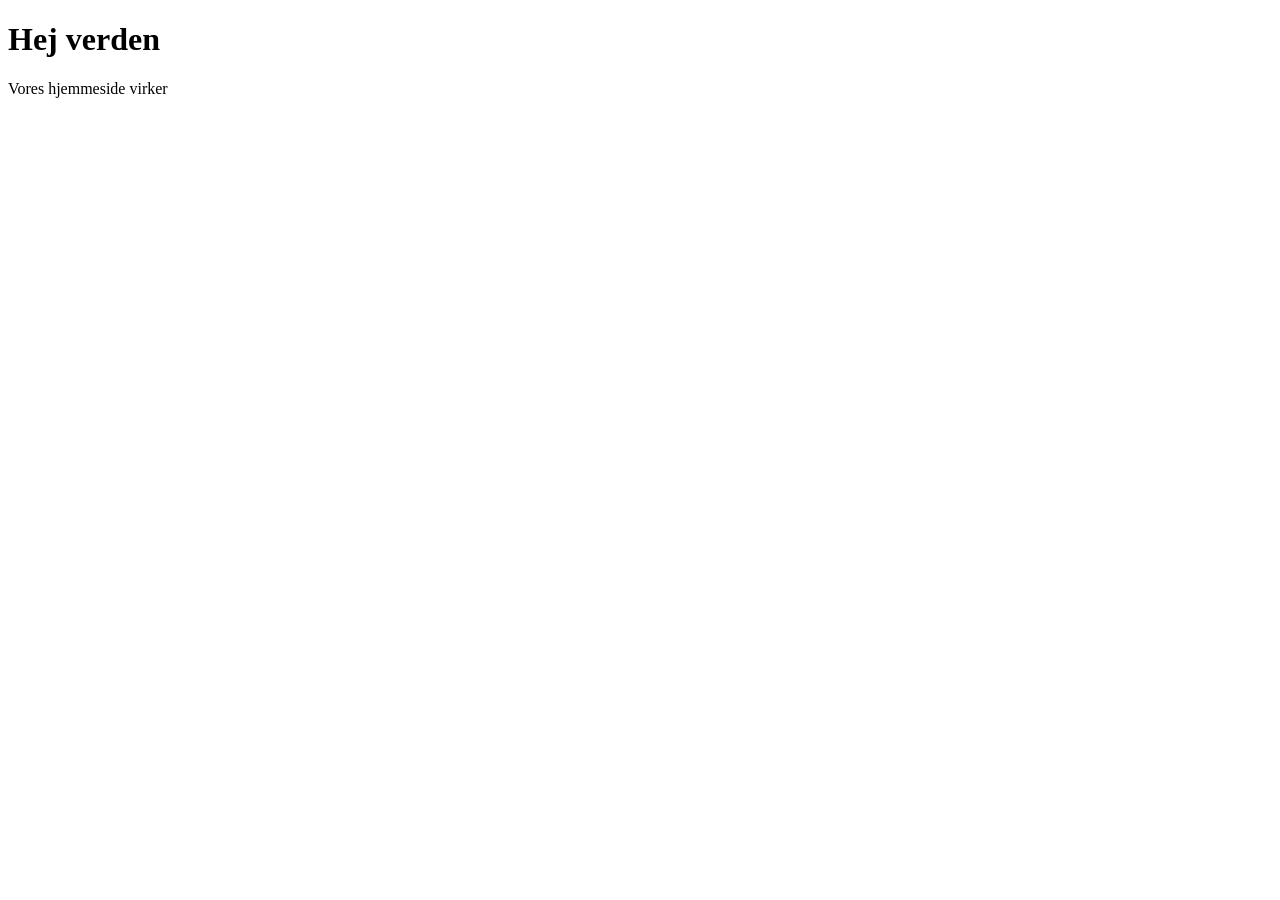
==== index.html @ 4148ddd9 "første upload" ====
<!DOCTYPE html>
<html lang="en">
<head>
    <meta charset="UTF-8">
    <meta name="viewport" content="width=device-width, initial-scale=1.0">
    <title>Vores projekt</title>
</head>
<body>
    <h1>Hej verden</h1>
    <p>Vores hjemmeside virker</p>

    <script src="script.js"></script>
</body>
</html>
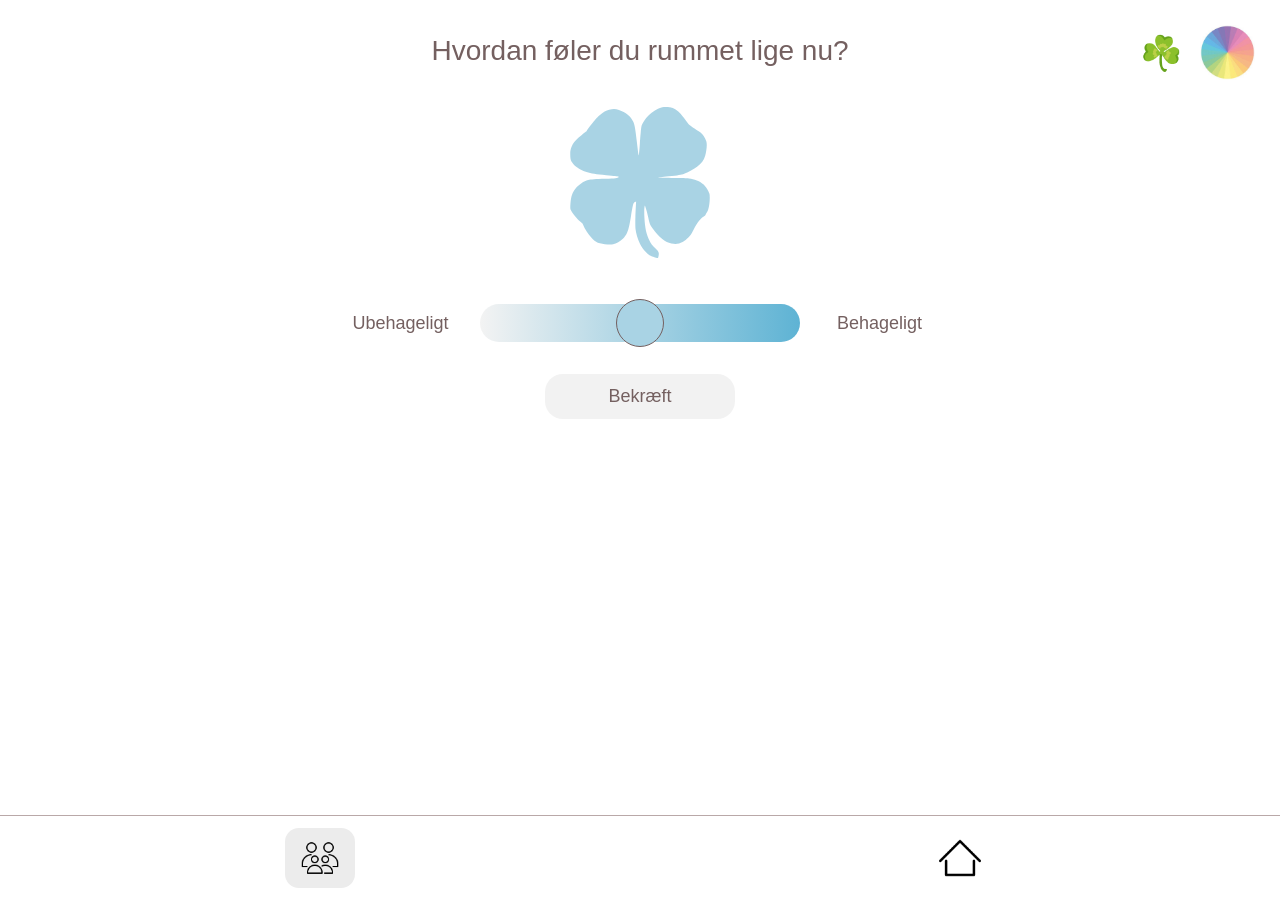
==== commit 9131230f: "Færdig version" ====
--- a/index.html
+++ b/index.html
@@ -1,14 +1,113 @@
 <!DOCTYPE html>
-<html lang="en">
+<html lang="da">
 <head>
     <meta charset="UTF-8">
     <meta name="viewport" content="width=device-width, initial-scale=1.0">
-    <title>Vores projekt</title>
+    <title>Forside</title>
+    <link rel="stylesheet" href="forside.css">
+
 </head>
+
 <body>
-    <h1>Hej verden</h1>
-    <p>Vores hjemmeside virker</p>
 
-    <script src="script.js"></script>
+    <main class="app">
+
+        <!-- Knapper oppe i højre hjørne -->
+        <div class="top-knapper">
+
+            <!-- Emoji-knap + emoji-panel -->
+            <div class="emoji-wrapper">
+
+                <button class="emoji-knap" id="emojiKnap">
+                    <span id="valgtEmoji">☘️</span>
+                </button>
+
+                <div class="emoji-panel" id="emojiPanel">
+                    <button data-emoji="☘️">☘️</button>
+                    <button data-emoji="👍">👍</button>
+                    <button data-emoji="👎">👎</button>
+                    <button data-emoji="❤️">❤️</button>
+                    <button data-emoji="👏">👏</button>
+
+                    <button data-emoji="😄">😄</button>
+                    <button data-emoji="😟">😟</button>
+                    <button data-emoji="😮">😮</button>
+                    <button data-emoji="🤔">🤔</button>
+                    <button data-emoji="😴">😴</button>
+
+                    <button data-emoji="🔥">🔥</button>
+                    <button data-emoji="⭐">⭐</button>
+                    <button data-emoji="🌈">🌈</button>
+                    <button data-emoji="💡">💡</button>
+                    <button data-emoji="🌿">🌿</button>
+                </div>
+
+            </div>
+
+            <!-- Farveknap -->
+            <button class="farve-knap" id="farveKnap">
+                <img src="farvehjul.png" alt="Vælg farve">
+            </button>
+
+            <input type="color" id="farveVaelger" value="#5eb3d4">
+
+        </div>
+
+        <h1>Hvordan føler du rummet lige nu?</h1>
+
+        <!-- Kløver -->
+        <div class="klover-wrapper">
+            <div class="klover" id="klover"></div>
+        </div>
+
+        <!-- Slider -->
+        <section class="slider-omraade">
+            <p>Ubehageligt</p>
+
+            <input 
+                type="range" 
+                min="0" 
+                max="100" 
+                value="50" 
+                class="slider" 
+                id="rumSlider"
+            >
+
+            <p>Behageligt</p>
+        </section>
+
+        <!-- Bekræft-knap -->
+        <a href="#popup" class="bekraeft-knap">Bekræft</a>
+
+        <!-- Popup -->
+        <div id="popup" class="popup-overlay">
+            <div class="popup-box">
+
+                <a href="#" class="luk-knap">&times;</a>
+
+                <p id="popupLinje1">Tak for din feedback</p>
+                <p id="popupLinje2">Det er modtaget</p>
+                <p id="popupLinje3">God dag</p>
+
+            </div>
+        </div>
+
+        <!-- Menu nederst -->
+      <nav class="menu">
+
+    <a href="index.html" class="menu-knap active">
+        <img src="people.png" alt="Familie">
+    </a>
+
+    <a href="huset.html" class="menu-knap">
+        <img src="home.png" alt="Hjem">
+    </a>
+
+</nav>
+
+    </main>
+
+    <script src="forside.js"></script>
+
 </body>
 </html>
--- a/forside.css
+++ b/forside.css
@@ -0,0 +1,421 @@
+* {
+    box-sizing: border-box;
+}
+
+:root {
+    --valgt-farve: #5eb3d4;
+    --tekst-farve: #746060;
+    --kant-farve: #b9a8a8;
+}
+
+body {
+    margin: 0;
+    font-family: Arial, Helvetica, sans-serif;
+    color: var(--tekst-farve);
+    background-color: white;
+    overflow-x: hidden;
+}
+
+.app {
+    min-height: 100vh;
+    position: relative;
+    padding: 35px 20px 120px 20px;
+    text-align: center;
+    background-color: white;
+}
+
+h1 {
+    font-size: 28px;
+    font-weight: normal;
+    text-align: center;
+    margin: 0 0 30px 0;
+}
+
+/* TOP-KNAPPER */
+
+.top-knapper {
+    position: absolute;
+    top: 25px;
+    right: 25px;
+    display: flex;
+    align-items: center;
+    gap: 12px;
+    z-index: 200;
+}
+
+.emoji-wrapper {
+    position: relative;
+}
+
+.emoji-knap {
+    width: 55px;
+    height: 55px;
+    border: none;
+    border-radius: 50%;
+    background: none;
+    font-size: 34px;
+    display: flex;
+    justify-content: center;
+    align-items: center;
+    cursor: pointer;
+}
+
+.farve-knap {
+    width: 55px;
+    height: 55px;
+    border: none;
+    background: none;
+    padding: 0;
+    cursor: pointer;
+}
+
+.farve-knap img {
+    width: 55px;
+    height: 55px;
+    object-fit: contain;
+}
+
+#farveVaelger {
+    opacity: 0;
+    width: 0;
+    height: 0;
+    position: absolute;
+}
+
+/* EMOJI-PANEL */
+
+.emoji-panel {
+    display: none;
+    position: absolute;
+    top: 80px;
+    right: 0;
+    width: 430px;
+    background-color: #f4f4f4;
+    border-radius: 25px;
+    padding: 35px;
+    grid-template-columns: repeat(5, 60px);
+    gap: 25px;
+    justify-content: center;
+    z-index: 300;
+}
+
+.emoji-panel.vis {
+    display: grid;
+}
+
+.emoji-panel::after {
+    content: "";
+    position: absolute;
+    top: -22px;
+    right: 16px;
+    width: 0;
+    height: 0;
+    border-left: 12px solid transparent;
+    border-right: 12px solid transparent;
+    border-bottom: 23px solid #f4f4f4;
+}
+
+.emoji-panel button {
+    border: none;
+    background-color: white;
+    border-radius: 14px;
+    font-size: 34px;
+    width: 60px;
+    height: 60px;
+    cursor: pointer;
+}
+
+.emoji-panel button:hover {
+    background-color: #e6e6e6;
+}
+
+/* KLØVER */
+
+.klover-wrapper {
+    position: relative;
+    width: 140px;
+    height: 170px;
+    margin: 0 auto 35px auto;
+}
+
+.klover {
+    width: 100%;
+    height: 100%;
+    background-color: #f3f3f3;
+    -webkit-mask-image: url("klover.svg");
+    mask-image: url("klover.svg");
+    -webkit-mask-repeat: no-repeat;
+    mask-repeat: no-repeat;
+    -webkit-mask-position: center;
+    mask-position: center;
+    -webkit-mask-size: contain;
+    mask-size: contain;
+}
+
+/* SLIDER */
+
+.slider-omraade {
+    display: flex;
+    justify-content: center;
+    align-items: center;
+    gap: 25px;
+    margin-bottom: 30px;
+    flex-wrap: nowrap;
+}
+
+.slider-omraade p {
+    font-size: 18px;
+    margin: 0;
+    min-width: 105px;
+    text-align: center;
+}
+
+.slider {
+    --thumb-color: #f3f3f3;
+    width: 320px;
+    height: 38px;
+    appearance: none;
+    border-radius: 25px;
+    background: linear-gradient(to right, #f3f3f3, var(--valgt-farve));
+    cursor: pointer;
+}
+
+.slider::-webkit-slider-thumb {
+    appearance: none;
+    width: 48px;
+    height: 48px;
+    border-radius: 50%;
+    border: 1.5px solid var(--tekst-farve);
+    background-color: var(--thumb-color);
+    cursor: pointer;
+}
+
+.slider::-moz-range-thumb {
+    width: 48px;
+    height: 48px;
+    border-radius: 50%;
+    border: 1.5px solid var(--tekst-farve);
+    background-color: var(--thumb-color);
+    cursor: pointer;
+}
+
+/* BEKRÆFT-KNAP */
+
+.bekraeft-knap {
+    display: block;
+    width: 190px;
+    margin: 30px auto 0 auto;
+    padding: 12px 0;
+    border-radius: 18px;
+    text-decoration: none;
+    color: var(--tekst-farve);
+    background-color: #f2f2f2;
+    font-size: 18px;
+    transition: 0.15s;
+}
+
+.bekraeft-knap:active {
+    background-color: #dddddd;
+    transform: scale(0.97);
+}
+
+/* POPUP */
+
+.popup-overlay {
+    display: none;
+    position: fixed;
+    inset: 0;
+    background-color: rgba(242, 242, 242, 0.08);
+    justify-content: center;
+    align-items: center;
+    z-index: 1000;
+}
+
+.popup-overlay:target {
+    display: flex;
+}
+
+.popup-box {
+    position: relative;
+    width: 480px;
+    max-width: 90%;
+    background-color: #f4f4f4;
+    border: 2px solid rgb(208, 217, 233);
+    border-radius: 20px;
+    padding: 40px 30px;
+    text-align: center;
+}
+
+.popup-box p {
+    font-size: 28px;
+    margin: 25px 0;
+    font-weight: normal;
+}
+
+.luk-knap {
+    position: absolute;
+    top: 18px;
+    right: 22px;
+    font-size: 42px;
+    font-weight: 300;
+    line-height: 1;
+    text-decoration: none;
+    color: color-mix(in srgb, var(--valgt-farve) 70%, black);
+    transition: 0.15s;
+}
+
+.luk-knap:hover {
+    color: color-mix(in srgb, var(--valgt-farve) 90%, black);
+}
+
+.luk-knap:active {
+    transform: scale(0.9);
+}
+
+.popup-box.ubehageligt {
+    background-color: #f3f3f3;
+    border-color: #d6d6d6;
+}
+
+.popup-box.neutral {
+    background-color: color-mix(in srgb, var(--valgt-farve) 18%, white);
+    border-color: color-mix(in srgb, var(--valgt-farve) 45%, white);
+}
+
+.popup-box.behageligt {
+    background-color: color-mix(in srgb, var(--valgt-farve) 32%, white);
+    border-color: var(--valgt-farve);
+}
+
+/* MENU NEDERST */
+
+.menu {
+    position: fixed;
+    bottom: 0;
+    left: 0;
+    width: 100%;
+    height: 85px;
+    background-color: white;
+    border-top: 1px solid var(--kant-farve);
+    display: flex;
+    justify-content: space-around;
+    align-items: center;
+}
+
+.menu-knap {
+    width: 70px;
+    height: 60px;
+    display: flex;
+    justify-content: center;
+    align-items: center;
+    background: none;
+    border-radius: 14px;
+    text-decoration: none;
+}
+
+.menu-knap img {
+    width: 42px;
+    height: 42px;
+    object-fit: contain;
+    display: block;
+}
+
+.menu-knap.active {
+    background-color: #ececec;
+}
+
+
+/* MOBIL */
+
+@media (max-width: 600px) {
+    .app {
+        padding-top: 70px;
+    }
+
+    h1 {
+        font-size: 24px;
+    }
+
+    .top-knapper {
+        top: 15px;
+        right: 15px;
+    }
+
+    .emoji-knap,
+    .farve-knap,
+    .farve-knap img {
+        width: 45px;
+        height: 45px;
+    }
+
+    .emoji-panel {
+        width: 330px;
+        right: -220px;
+        grid-template-columns: repeat(5, 50px);
+        gap: 15px;
+        padding: 25px;
+    }
+
+    .emoji-panel button {
+        width: 50px;
+        height: 50px;
+        font-size: 28px;
+    }
+
+    .slider-omraade {
+        flex-direction: row;
+        gap: 10px;
+    }
+
+    .slider-omraade p {
+        font-size: 14px;
+        min-width: 75px;
+    }
+
+    .slider {
+        width: 45vw;
+        min-width: 150px;
+    }
+}
+
+/* LIGGENDE TELEFON */
+
+@media (max-height: 500px) and (orientation: landscape) {
+    .app {
+        padding: 20px 20px 90px;
+    }
+
+    h1 {
+        font-size: 24px;
+        margin-bottom: 15px;
+    }
+
+    .klover-wrapper {
+        width: 90px;
+        height: 105px;
+        margin-bottom: 18px;
+    }
+
+    .slider {
+        width: 280px;
+        height: 32px;
+    }
+
+    .slider::-webkit-slider-thumb {
+        width: 40px;
+        height: 40px;
+    }
+
+    .slider::-moz-range-thumb {
+        width: 40px;
+        height: 40px;
+    }
+
+    .bekraeft-knap {
+        margin-top: 20px;
+    }
+
+    .menu {
+        height: 70px;
+    }
+}
